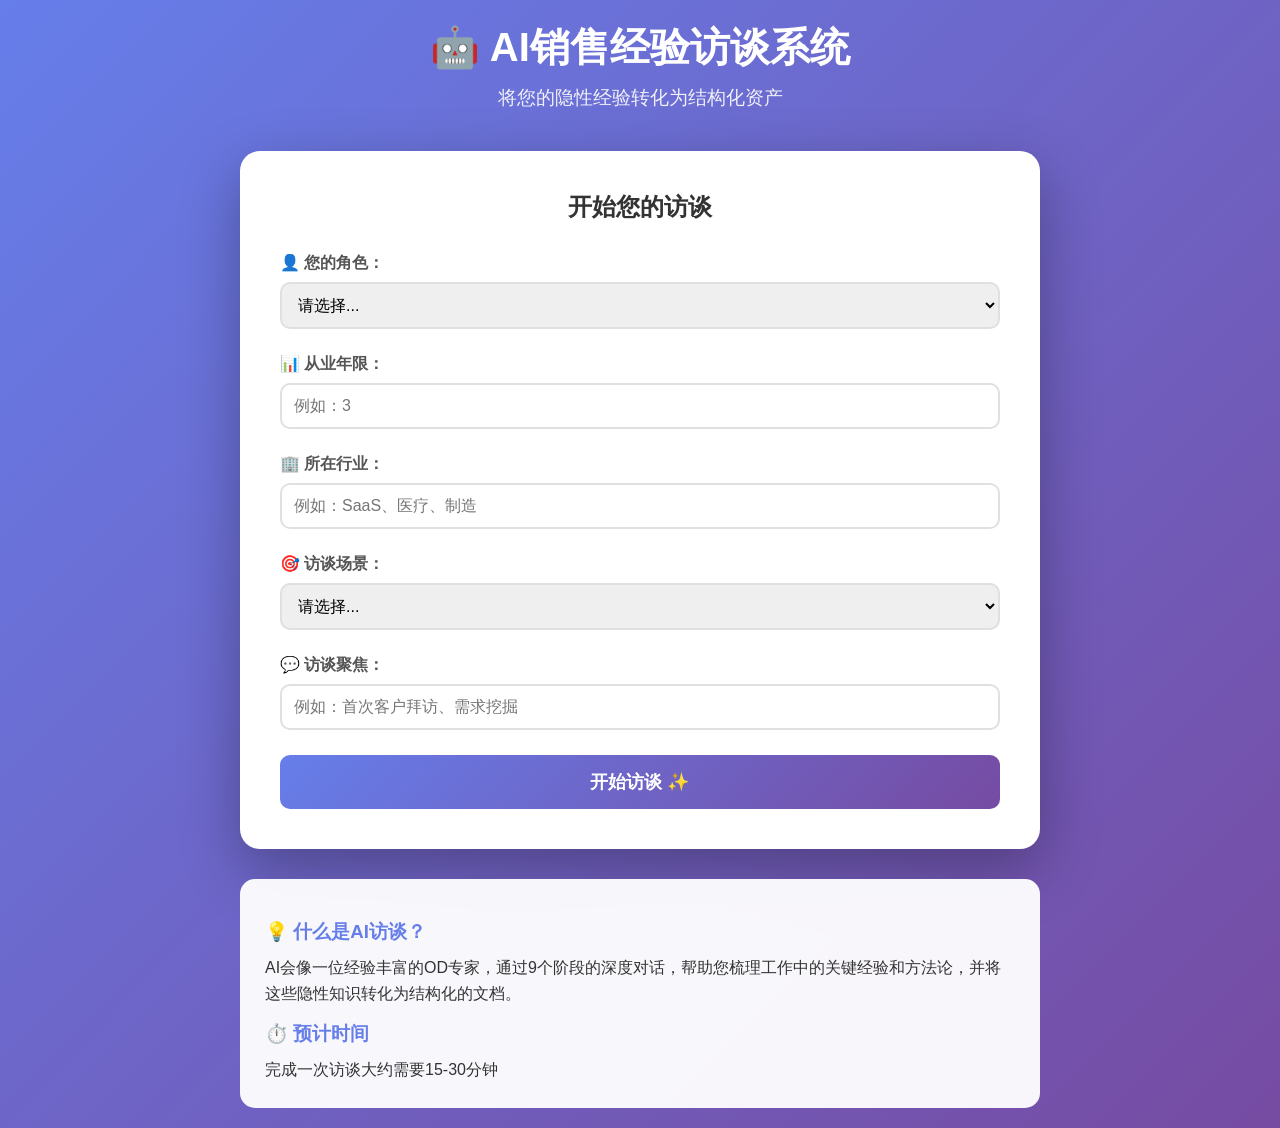
==== vercel-frontend/index.html @ ad8e65db "Initial commit" ====
<!DOCTYPE html>
<html lang="zh-CN">
<head>
    <meta charset="UTF-8">
    <meta name="viewport" content="width=device-width, initial-scale=1.0">
    <title>AI销售经验访谈系统</title>
    <script src="api-config.js"></script>
    <link rel="stylesheet" href="style.css">
</head>
<body>
    <div class="container">
        <div class="header">
            <h1>🤖 AI销售经验访谈系统</h1>
            <p class="subtitle">将您的隐性经验转化为结构化资产</p>
        </div>

        <div class="form-card">
            <h2>开始您的访谈</h2>
            <form id="userForm">
                <div class="form-group">
                    <label for="role">👤 您的角色：</label>
                    <select id="role" name="role" required>
                        <option value="">请选择...</option>
                        <option value="AE">AE（客户经理）</option>
                        <option value="SDR">SDR（销售代表）</option>
                        <option value="BD">BD（商务拓展）</option>
                    </select>
                </div>

                <div class="form-group">
                    <label for="experience_years">📊 从业年限：</label>
                    <input type="number" id="experience_years" name="experience_years" min="0" max="30" required placeholder="例如：3">
                </div>

                <div class="form-group">
                    <label for="industry">🏢 所在行业：</label>
                    <input type="text" id="industry" name="industry" required placeholder="例如：SaaS、医疗、制造">
                </div>

                <div class="form-group">
                    <label for="sales_stage">🎯 访谈场景：</label>
                    <select id="sales_stage" name="sales_stage" required>
                        <option value="">请选择...</option>
                        <option value="售前">售前</option>
                        <option value="售中">售中</option>
                        <option value="售后">售后</option>
                    </select>
                </div>

                <div class="form-group">
                    <label for="task_focus">💬 访谈聚焦：</label>
                    <input type="text" id="task_focus" name="task_focus" required placeholder="例如：首次客户拜访、需求挖掘">
                </div>

                <button type="submit" class="btn-primary">开始访谈 ✨</button>
            </form>
        </div>

        <div class="info-box">
            <h3>💡 什么是AI访谈？</h3>
            <p>AI会像一位经验丰富的OD专家，通过9个阶段的深度对话，帮助您梳理工作中的关键经验和方法论，并将这些隐性知识转化为结构化的文档。</p>
            <h3>⏱️ 预计时间</h3>
            <p>完成一次访谈大约需要15-30分钟</p>
        </div>
    </div>

    <script src="script.js"></script>
</body>
</html>
---- vercel-frontend/style.css ----
* {
    margin: 0;
    padding: 0;
    box-sizing: border-box;
}

body {
    font-family: 'Segoe UI', Tahoma, Geneva, Verdana, sans-serif;
    background: linear-gradient(135deg, #667eea 0%, #764ba2 100%);
    min-height: 100vh;
    padding: 20px;
}

.container {
    max-width: 800px;
    margin: 0 auto;
}

.header {
    text-align: center;
    color: white;
    margin-bottom: 40px;
}

.header h1 {
    font-size: 2.5em;
    margin-bottom: 10px;
}

.subtitle {
    font-size: 1.2em;
    opacity: 0.9;
}

.form-card {
    background: white;
    padding: 40px;
    border-radius: 20px;
    box-shadow: 0 20px 60px rgba(0, 0, 0, 0.3);
    margin-bottom: 30px;
}

.form-card h2 {
    color: #333;
    margin-bottom: 30px;
    text-align: center;
}

.form-group {
    margin-bottom: 25px;
}

.form-group label {
    display: block;
    margin-bottom: 8px;
    color: #555;
    font-weight: 600;
}

.form-group input,
.form-group select,
.form-group textarea {
    width: 100%;
    padding: 12px;
    border: 2px solid #e0e0e0;
    border-radius: 10px;
    font-size: 16px;
    transition: border-color 0.3s;
}

.form-group input:focus,
.form-group select:focus,
.form-group textarea:focus {
    outline: none;
    border-color: #667eea;
}

.btn-primary {
    width: 100%;
    padding: 15px;
    background: linear-gradient(135deg, #667eea 0%, #764ba2 100%);
    color: white;
    border: none;
    border-radius: 10px;
    font-size: 18px;
    font-weight: 600;
    cursor: pointer;
    transition: transform 0.2s;
}

.btn-primary:hover {
    transform: translateY(-2px);
}

.btn-secondary {
    padding: 10px 20px;
    background: #f0f0f0;
    color: #333;
    border: none;
    border-radius: 8px;
    font-size: 14px;
    cursor: pointer;
    transition: background 0.2s;
}

.btn-secondary:hover {
    background: #e0e0e0;
}

.info-box {
    background: rgba(255, 255, 255, 0.95);
    padding: 25px;
    border-radius: 15px;
    color: #333;
}

.info-box h3 {
    color: #667eea;
    margin: 15px 0 10px;
}

.info-box p {
    line-height: 1.6;
}

.interview-container {
    max-width: 900px;
    margin: 0 auto;
    background: white;
    border-radius: 20px;
    overflow: hidden;
    box-shadow: 0 20px 60px rgba(0, 0, 0, 0.3);
}

.interview-header {
    background: linear-gradient(135deg, #667eea 0%, #764ba2 100%);
    color: white;
    padding: 25px;
    display: flex;
    justify-content: space-between;
    align-items: center;
}

.phase-indicator {
    background: rgba(255, 255, 255, 0.2);
    padding: 10px 20px;
    border-radius: 20px;
    font-weight: 600;
}

.chat-container {
    height: 500px;
    overflow-y: auto;
    padding: 25px;
    background: #f8f9fa;
}

.message {
    display: flex;
    margin-bottom: 20px;
    animation: fadeIn 0.3s ease;
}

@keyframes fadeIn {
    from { opacity: 0; transform: translateY(10px); }
    to { opacity: 1; transform: translateY(0); }
}

.ai-message {
    justify-content: flex-start;
}

.user-message {
    justify-content: flex-end;
}

.avatar {
    width: 40px;
    height: 40px;
    border-radius: 50%;
    display: flex;
    align-items: center;
    justify-content: center;
    font-size: 20px;
    flex-shrink: 0;
}

.ai-message .avatar {
    background: #667eea;
    margin-right: 15px;
}

.user-message .avatar {
    background: #764ba2;
    margin-left: 15px;
}

.message-content {
    max-width: 70%;
    padding: 15px 20px;
    border-radius: 15px;
    box-shadow: 0 2px 5px rgba(0, 0, 0, 0.1);
}

.ai-message .message-content {
    background: white;
    border-top-left-radius: 5px;
}

.user-message .message-content {
    background: #667eea;
    color: white;
    border-top-right-radius: 5px;
}

.text {
    line-height: 1.6;
    white-space: pre-wrap;
}

.typing-indicator {
    color: #999;
    font-style: italic;
}

.input-area {
    padding: 20px;
    background: white;
    border-top: 1px solid #e0e0e0;
}

.input-area textarea {
    width: 100%;
    padding: 15px;
    border: 2px solid #e0e0e0;
    border-radius: 10px;
    resize: none;
    font-family: inherit;
    font-size: 16px;
    margin-bottom: 15px;
}

.input-area textarea:focus {
    outline: none;
    border-color: #667eea;
}

.button-group {
    display: flex;
    gap: 10px;
}

.btn-send {
    flex: 1;
    padding: 15px;
    background: linear-gradient(135deg, #667eea 0%, #764ba2 100%);
    color: white;
    border: none;
    border-radius: 10px;
    font-size: 16px;
    font-weight: 600;
    cursor: pointer;
    transition: opacity 0.2s;
}

.btn-send:hover {
    opacity: 0.9;
}

.btn-send:disabled {
    opacity: 0.5;
    cursor: not-allowed;
}

.btn-complete {
    flex: 1;
    padding: 15px;
    background: #28a745;
    color: white;
    border: none;
    border-radius: 10px;
    font-size: 16px;
    font-weight: 600;
    cursor: pointer;
}

.progress-bar {
    height: 5px;
    background: #f0f0f0;
}

.progress {
    height: 100%;
    background: linear-gradient(135deg, #667eea 0%, #764ba2 100%);
    transition: width 0.5s ease;
}

.result-container {
    max-width: 1000px;
    margin: 0 auto;
    background: white;
    border-radius: 20px;
    overflow: hidden;
    box-shadow: 0 20px 60px rgba(0, 0, 0, 0.3);
}

.result-header {
    background: linear-gradient(135deg, #667eea 0%, #764ba2 100%);
    color: white;
    padding: 25px;
    display: flex;
    justify-content: space-between;
    align-items: center;
}

.result-header h1 {
    margin: 0;
}

.result-header .button-group {
    display: flex;
    gap: 10px;
}

.result-header button {
    background: rgba(255, 255, 255, 0.2);
    color: white;
    border: 2px solid rgba(255, 255, 255, 0.5);
    padding: 10px 20px;
    border-radius: 8px;
    cursor: pointer;
    font-weight: 600;
    transition: background 0.2s;
}

.result-header button:hover {
    background: rgba(255, 255, 255, 0.3);
}

#resultContent {
    padding: 40px;
}

.result-section {
    margin-bottom: 40px;
}

.result-section h2 {
    color: #333;
    margin-bottom: 20px;
    padding-bottom: 10px;
    border-bottom: 2px solid #667eea;
}

.workflow {
    display: flex;
    flex-direction: column;
    gap: 20px;
}

.stage {
    background: #f8f9fa;
    padding: 20px;
    border-radius: 10px;
    border-left: 4px solid #667eea;
}

.stage h3 {
    color: #667eea;
    margin-bottom: 15px;
}

.task {
    margin: 15px 0;
    padding: 15px;
    background: white;
    border-radius: 8px;
    box-shadow: 0 2px 4px rgba(0, 0, 0, 0.1);
}

.task h4 {
    color: #333;
    margin-bottom: 10px;
}

.subtask {
    padding: 10px;
    background: #fafafa;
    border-radius: 5px;
    margin-top: 10px;
}

.subtask p {
    margin: 5px 0;
    line-height: 1.6;
}

.subtask strong {
    color: #667eea;
}

.practices,
.methodologies,
.patterns {
    list-style: none;
    padding: 0;
}

.practices li,
.methodologies li,
.patterns li {
    padding: 12px;
    margin: 8px 0;
    background: #f8f9fa;
    border-radius: 8px;
    border-left: 3px solid #667eea;
    transition: transform 0.2s;
}

.practices li:hover,
.methodologies li:hover,
.patterns li:hover {
    transform: translateX(5px);
}

.loading {
    text-align: center;
    padding: 40px;
    color: #999;
}

.error {
    text-align: center;
    padding: 40px;
    color: #dc3545;
    background: #f8d7da;
    border-radius: 10px;
}

@media (max-width: 768px) {
    body {
        padding: 10px;
    }

    .header h1 {
        font-size: 1.8em;
    }

    .form-card {
        padding: 25px;
    }

    .chat-container {
        height: 400px;
    }

    .result-header {
        flex-direction: column;
        gap: 15px;
        text-align: center;
    }

    #resultContent {
        padding: 20px;
    }
}
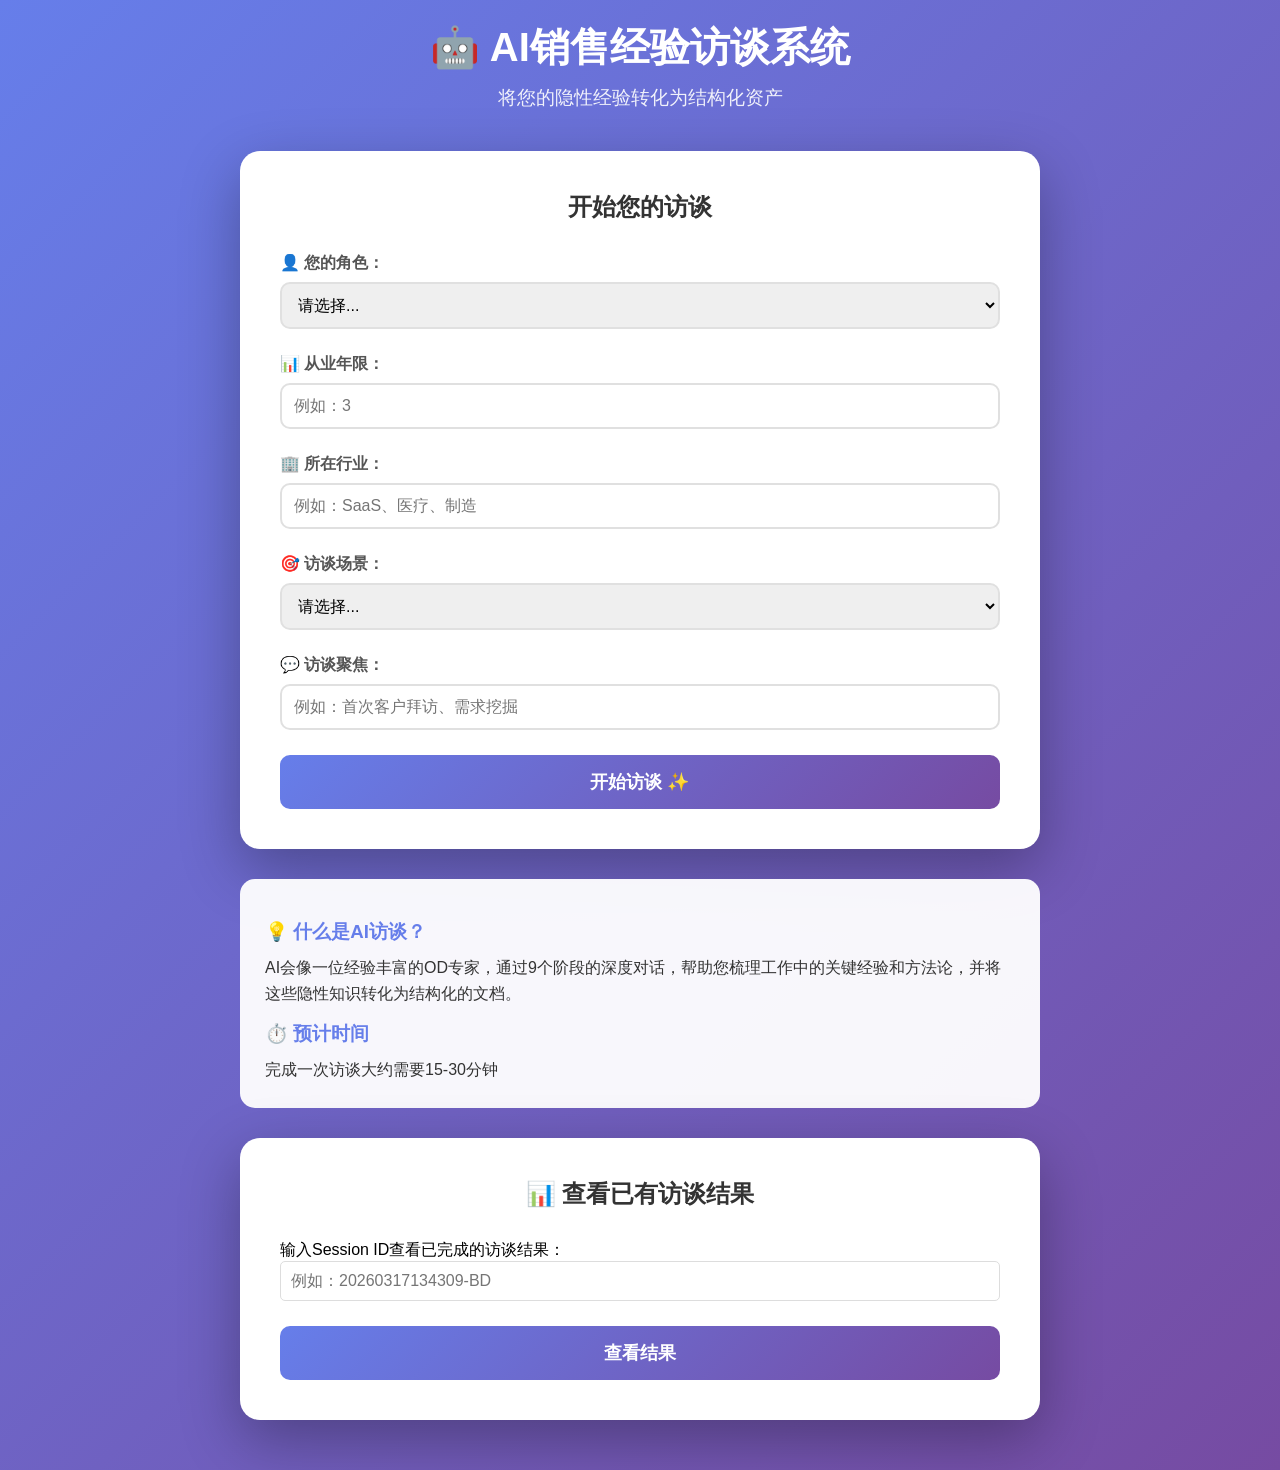
==== commit a6d58664: "Update index.html" ====
--- a/vercel-frontend/index.html
+++ b/vercel-frontend/index.html
@@ -62,7 +62,64 @@
             <h3>⏱️ 预计时间</h3>
             <p>完成一次访谈大约需要15-30分钟</p>
         </div>
+
+        <div class="form-card" style="margin-top: 30px;">
+            <h2>📊 查看已有访谈结果</h2>
+            <p>输入Session ID查看已完成的访谈结果：</p>
+            <div class="form-group">
+                <input type="text" id="view_session_id" placeholder="例如：20260317134309-BD" style="width: 100%; padding: 10px; border: 1px solid #ddd; border-radius: 5px;">
+            </div>
+            <button type="button" class="btn-primary" onclick="viewResult()">查看结果</button>
+            <div id="resultArea" style="display:none; margin-top: 20px; padding: 15px; background: #f9f9f9; border-radius: 5px;">
+                <div id="resultStatus"></div>
+                <pre id="resultContent" style="white-space: pre-wrap; font-size: 12px; max-height: 400px; overflow-y: auto;"></pre>
+            </div>
+        </div>
     </div>
+
+    <script>
+        async function viewResult() {
+            const sessionId = document.getElementById('view_session_id').value.trim();
+            const resultArea = document.getElementById('resultArea');
+            const resultStatus = document.getElementById('resultStatus');
+            const resultContent = document.getElementById('resultContent');
+
+            if (!sessionId) {
+                alert('请输入Session ID');
+                return;
+            }
+
+            resultArea.style.display = 'block';
+            resultStatus.innerHTML = '正在加载...';
+            resultStatus.className = 'loading';
+            resultContent.textContent = '';
+
+            try {
+                const response = await fetch('https://ai-interview-agentai-interview.onrender.com/api/interview/' + sessionId);
+                const data = await response.json();
+
+                if (data.success && data.result) {
+                    const r = data.result;
+                    resultStatus.innerHTML = '<span style="color: green;">✅ 加载成功！</span>';
+                    resultContent.textContent =
+                        '工作流程: ' + r.workflow_map.length + ' 个阶段\n' +
+                        '最佳实践: ' + r.best_practices.length + ' 条\n' +
+                        '方法论: ' + r.methodologies.length + ' 个\n\n' +
+                        '完整数据:\n' + JSON.stringify(data, null, 2);
+                } else {
+                    throw new Error('未找到该访谈结果');
+                }
+            } catch (error) {
+                resultStatus.innerHTML = '<span style="color: red;">❌ 加载失败: ' + error.message + '</span>';
+                console.error('详细错误:', error);
+            }
+        }
+
+        // 添加样式
+        const style = document.createElement('style');
+        style.textContent = '.loading { color: #666; }';
+        document.head.appendChild(style);
+    </script>
 
     <script src="script.js"></script>
 </body>
